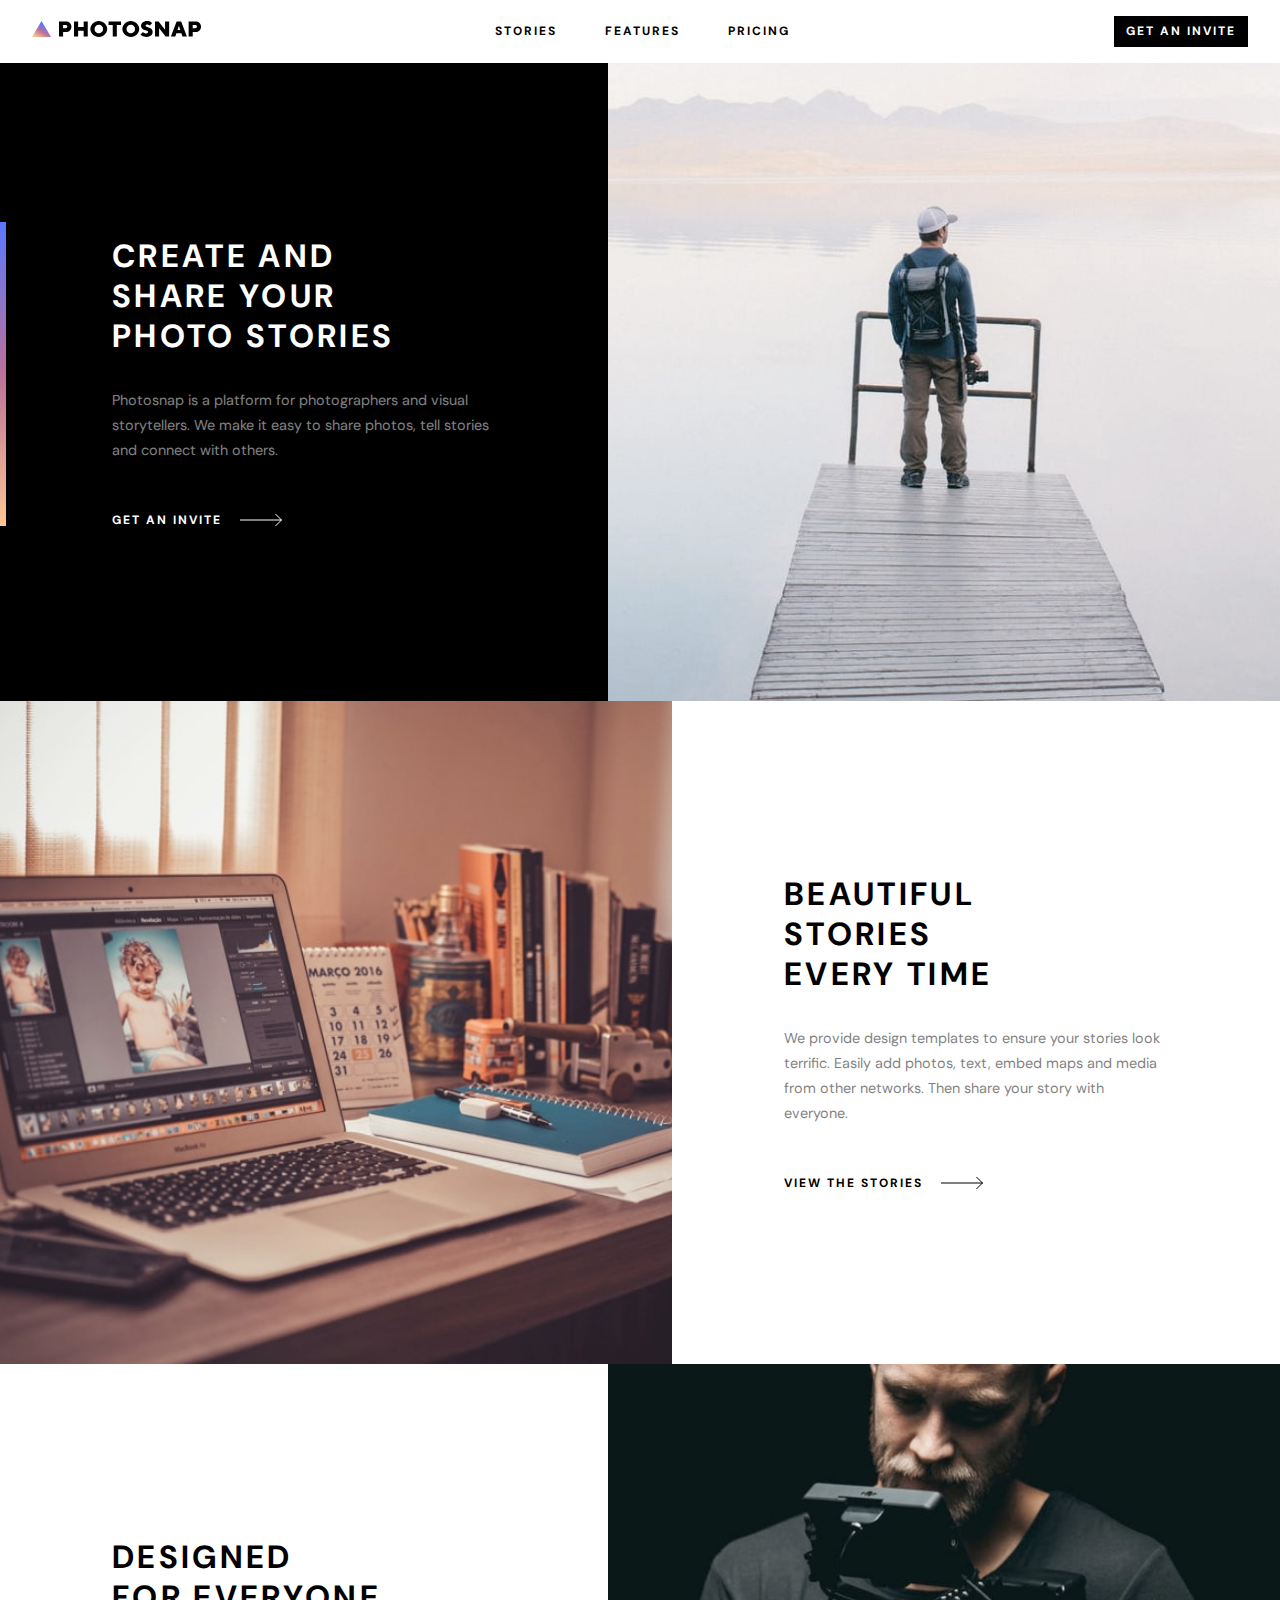
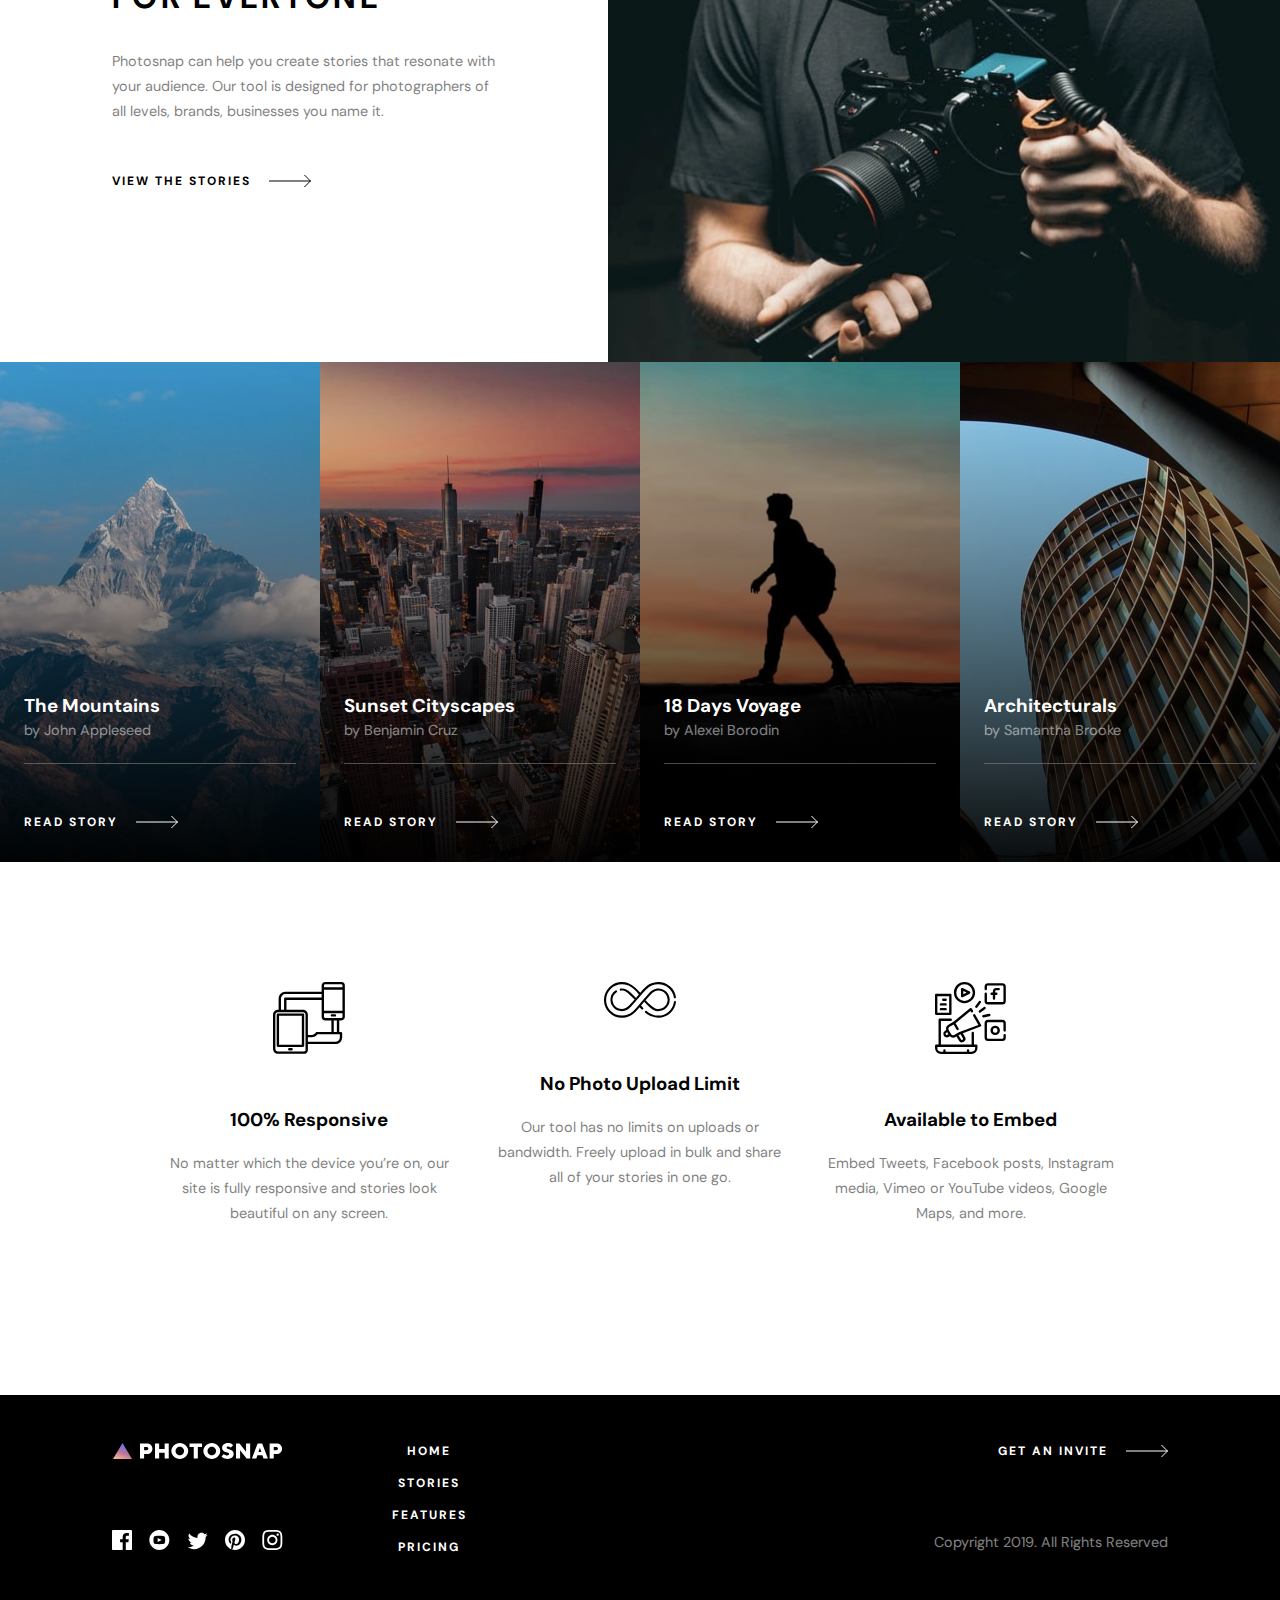
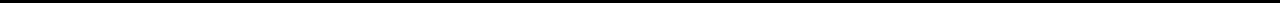
==== index.html @ d62b704d "Add files via upload" ====
<!DOCTYPE html>
<html lang="en">
<head>
  <meta charset="UTF-8">
  <meta name="viewport" content="width=device-width, initial-scale=1.0">

  <link rel="icon" type="image/png" sizes="32x32" href="./assets/favicon-32x32.png">
  <link rel="stylesheet" href="index-styles.css">
  <link rel="preconnect" href="https://fonts.gstatic.com">
<link href="https://fonts.googleapis.com/css2?family=DM+Sans:wght@400;700&display=swap" rel="stylesheet">

<link rel="stylesheet" href="index-media-query.css">
  
  <title>Frontend Mentor | Photosnap Website Challenge</title>


 

</head>
<body>


  <nav>
    <div class="navbar container">
      <a class="logo" href="index.html"><img src="assets/shared/desktop/logo.svg" alt="photosnap logo"></a>
      
      <div id="menu">
        <img src="assets/shared/mobile/menu.svg" alt="">
      </div>
    </div>

    <div id="nav-links">
      <div class="container">
        <a class="page-links" href="stories.html">Stories</a>
        <a class="page-links" href="features.html">Features</a>
        <a class="page-links" href="pricing.html">Pricing</a>

         <a class="invite" href="#">Get an invite</a>
      </div>
      
    </div>

  </nav>
  

  <main>

    <!-- FLEX -->

    <section class="flex create-and-share">
      <div class="image">
      </div>
      <div class="container">
        <div class="bar"></div>
        <div class="text">
          <h1>Create and <br> share your <br> photo Stories</h1>
          <p>Photosnap is a platform for photographers and visual storytellers. We make it easy to share photos, tell stories and connect with others.</p>
          <a class="link-arrow invite" href="#">Get an invite <svg width="42" height="14" viewBox="0 0 42 14" fill="none" xmlns="http://www.w3.org/2000/svg">
            <path d="M0 7H41.864" stroke="white"/>
            <path d="M35.4282 1L41.4282 7L35.4282 13" stroke="white"/>
            </svg>
            </a>
        </div>
      </div>
    </section>

    <section class="flex beautiful-stories">
      <div class="image">
      </div>
      <div class="container">
        <div class="text">
          <h1>Beautiful <br> stories <br> every time</h1>
          <p>We provide design templates to ensure your stories look terrific. Easily add photos, text, embed maps and media from other networks. Then share your story with everyone.</p>
          <a class="link-arrow view" href="#">View the stories <img src="assets/shared/desktop/arrow.svg" alt=""></a>
        </div>
      </div>
    </section>

    <section class="flex design-for-everyone">
      <div class="image">
      </div>
      <div class="container">
        <div class="text">
          <h1>Designed <br> for everyone</h1>
          <p>Photosnap can help you create stories that resonate with your audience.  Our tool is designed for photographers of all levels, brands, businesses you name it. </p>
          <a class="link-arrow view" href="#">View the stories <img src="assets/shared/desktop/arrow.svg" alt=""></a>
        </div>
      </div>
    </section>

    <!-- FLEX END -->


    <!-- STORIES -->

    <section class="stories">
      
      <div class="individual-stories mountain">
        <div class="wrapper">
          <h3>The Mountains</h3>
          <p>by John Appleseed</p>
          <div class="read-story">
            <a class="link-arrow" href="#">Read Story <svg width="42" height="14" viewBox="0 0 42 14" fill="none" xmlns="http://www.w3.org/2000/svg">
              <path d="M0 7H41.864" stroke="white"/>
              <path d="M35.4282 1L41.4282 7L35.4282 13" stroke="white"/>
              </svg>
              </a>
          </div>
          <div class="stories-bar"></div>
        </div>
      </div>

      <div class="individual-stories cityscapes">
        <div class="wrapper">
          <h3>Sunset Cityscapes</h3>
          <p>by Benjamin Cruz</p>
          <div class="read-story">
            <a class="link-arrow" href="#">Read Story <svg width="42" height="14" viewBox="0 0 42 14" fill="none" xmlns="http://www.w3.org/2000/svg">
              <path d="M0 7H41.864" stroke="white"/>
              <path d="M35.4282 1L41.4282 7L35.4282 13" stroke="white"/>
              </svg>
              </a>
          </div>
          <div class="stories-bar"></div>
        </div>
      </div>

      <div class="individual-stories voyage">
        <div class="wrapper">
          <h3>18 Days Voyage</h3>
          <p>by Alexei Borodin</p>
          <div class="read-story">
            <a class="link-arrow" href="#">Read Story <svg width="42" height="14" viewBox="0 0 42 14" fill="none" xmlns="http://www.w3.org/2000/svg">
              <path d="M0 7H41.864" stroke="white"/>
              <path d="M35.4282 1L41.4282 7L35.4282 13" stroke="white"/>
              </svg>
              </a>
          </div>
          <div class="stories-bar"></div>
        </div>
      </div>

      <div class="individual-stories architecture">
        <div class="wrapper">
          <h3>Architecturals</h3>
          <p>by Samantha Brooke</p>
         <div class="read-story">
           <a class="link-arrow " href="#">Read Story <svg width="42" height="14" viewBox="0 0 42 14" fill="none" xmlns="http://www.w3.org/2000/svg">
            <path d="M0 7H41.864" stroke="white"/>
            <path d="M35.4282 1L41.4282 7L35.4282 13" stroke="white"/>
            </svg>
            </a>
           </div>
           <div class="stories-bar"></div>
        </div>
      </div>

    </section>

    <!-- END OF STORIES -->


    <!-- FEATURES -->

    <section class="features">

      <div class="individual-features">
        <img src="assets/features/desktop/responsive.svg" alt="">
        <h3>100% Responsive</h3>
        <p>No matter which the device you’re on, our site is fully responsive and stories look beautiful on any screen.</p>
      </div>

      <div class="individual-features">
        <img src="assets/features/desktop/no-limit.svg" alt="">
        <h3>No Photo Upload Limit</h3>
        <p>Our tool has no limits on uploads or bandwidth. Freely upload in bulk and share all of your stories in one go.</p>
      </div>
      

      <div class="individual-features">
        <img src="assets/features/desktop/embed.svg" alt="">
        <h3>Available to Embed</h3>
        <p>Embed Tweets, Facebook posts, Instagram media, Vimeo or YouTube videos, Google Maps, and more. </p>
      </div>

    </section>


    <!-- FOOTER -->

    <footer>

        <div class="logo-socials">
          <a href="http://127.0.0.1:5500/starter-code%20copy/index.html">
            <svg width="170" height="16" viewBox="0 0 170 16" fill="none" xmlns="http://www.w3.org/2000/svg">
              <path fill-rule="evenodd" clip-rule="evenodd" d="M70.1027 15.3622C69.0721 15.7874 67.9658 16 66.7838 16C65.5874 16 64.4775 15.7874 63.4541 15.3622C62.4306 14.9369 61.5405 14.3568 60.7838 13.6216C60.027 12.8865 59.4324 12.036 59 11.0703C58.5676 10.1045 58.3514 9.08108 58.3514 8C58.3514 6.91892 58.5676 5.8955 59 4.92973C59.4324 3.96396 60.027 3.11351 60.7838 2.37838C61.5405 1.64324 62.4306 1.06306 63.4541 0.637838C64.4775 0.212613 65.5874 0 66.7838 0C67.9658 0 69.0721 0.212613 70.1027 0.637838C71.1333 1.06306 72.027 1.64324 72.7838 2.37838C73.5405 3.11351 74.1351 3.96396 74.5676 4.92973C75 5.8955 75.2162 6.91892 75.2162 8C75.2162 9.08108 75 10.1045 74.5676 11.0703C74.1351 12.036 73.5405 12.8865 72.7838 13.6216C72.027 14.3568 71.1333 14.9369 70.1027 15.3622ZM31.1081 11.027V15.5676H27V0.432432H33.8108C34.6468 0.432432 35.4108 0.565766 36.1027 0.832432C36.7946 1.0991 37.3856 1.47027 37.8757 1.94595C38.3658 2.42162 38.7477 2.98378 39.0216 3.63243C39.2955 4.28108 39.4324 4.98018 39.4324 5.72973C39.4324 6.49369 39.2955 7.1964 39.0216 7.83784C38.7477 8.47928 38.3658 9.03784 37.8757 9.51351C37.3856 9.98919 36.7946 10.3604 36.1027 10.627C35.4108 10.8937 34.6468 11.027 33.8108 11.027H31.1081ZM31.1081 7.35135H33.5946C34.0847 7.35135 34.4955 7.18919 34.827 6.86486C35.1586 6.54054 35.3243 6.16216 35.3243 5.72973C35.3243 5.2973 35.1586 4.91892 34.827 4.59459C34.4955 4.27027 34.0847 4.10811 33.5946 4.10811H31.1081V7.35135ZM46.1351 15.5676V9.72973H51.6486V15.5676H55.7568V0.432432H51.6486V6.05405H46.1351V0.432432H42.027V15.5676H46.1351ZM66.7838 12.3243C66.1928 12.3243 65.6378 12.2162 65.1189 12C64.6 11.7838 64.1532 11.4811 63.7784 11.0919C63.4036 10.7027 63.1081 10.245 62.8919 9.71892C62.6757 9.19279 62.5676 8.61982 62.5676 8C62.5676 7.38018 62.6757 6.80721 62.8919 6.28108C63.1081 5.75495 63.4036 5.2973 63.7784 4.90811C64.1532 4.51892 64.6 4.21622 65.1189 4C65.6378 3.78378 66.1928 3.67568 66.7838 3.67568C67.3748 3.67568 67.9261 3.78378 68.4378 4C68.9495 4.21622 69.3964 4.51892 69.7784 4.90811C70.1604 5.2973 70.4595 5.75495 70.6757 6.28108C70.8919 6.80721 71 7.38018 71 8C71 8.61982 70.8919 9.19279 70.6757 9.71892C70.4595 10.245 70.1604 10.7027 69.7784 11.0919C69.3964 11.4811 68.9495 11.7838 68.4378 12C67.9261 12.2162 67.3748 12.3243 66.7838 12.3243ZM84.8378 4.10811V15.5676H80.7297V4.10811H76.5135V0.432432H89.0541V4.10811H84.8378ZM98.7838 16C99.9658 16 101.072 15.7874 102.103 15.3622C103.133 14.9369 104.027 14.3568 104.784 13.6216C105.541 12.8865 106.135 12.036 106.568 11.0703C107 10.1045 107.216 9.08108 107.216 8C107.216 6.91892 107 5.8955 106.568 4.92973C106.135 3.96396 105.541 3.11351 104.784 2.37838C104.027 1.64324 103.133 1.06306 102.103 0.637838C101.072 0.212613 99.9658 0 98.7838 0C97.5874 0 96.4775 0.212613 95.4541 0.637838C94.4306 1.06306 93.5405 1.64324 92.7838 2.37838C92.027 3.11351 91.4324 3.96396 91 4.92973C90.5676 5.8955 90.3514 6.91892 90.3514 8C90.3514 9.08108 90.5676 10.1045 91 11.0703C91.4324 12.036 92.027 12.8865 92.7838 13.6216C93.5405 14.3568 94.4306 14.9369 95.4541 15.3622C96.4775 15.7874 97.5874 16 98.7838 16ZM97.1189 12C97.6378 12.2162 98.1928 12.3243 98.7838 12.3243C99.3748 12.3243 99.9261 12.2162 100.438 12C100.95 11.7838 101.396 11.4811 101.778 11.0919C102.16 10.7027 102.459 10.245 102.676 9.71892C102.892 9.19279 103 8.61982 103 8C103 7.38018 102.892 6.80721 102.676 6.28108C102.459 5.75495 102.16 5.2973 101.778 4.90811C101.396 4.51892 100.95 4.21622 100.438 4C99.9261 3.78378 99.3748 3.67568 98.7838 3.67568C98.1928 3.67568 97.6378 3.78378 97.1189 4C96.6 4.21622 96.1532 4.51892 95.7784 4.90811C95.4036 5.2973 95.1081 5.75495 94.8919 6.28108C94.6757 6.80721 94.5676 7.38018 94.5676 8C94.5676 8.61982 94.6757 9.19279 94.8919 9.71892C95.1081 10.245 95.4036 10.7027 95.7784 11.0919C96.1532 11.4811 96.6 11.7838 97.1189 12ZM114.568 16C115.519 16 116.369 15.8667 117.119 15.6C117.868 15.3333 118.503 14.973 119.022 14.5189C119.541 14.0649 119.937 13.5387 120.211 12.9405C120.485 12.3423 120.622 11.7045 120.622 11.027C120.622 10.1477 120.449 9.42703 120.103 8.86487C119.757 8.3027 119.324 7.84865 118.805 7.5027C118.286 7.15676 117.721 6.88288 117.108 6.68108C116.495 6.47928 115.93 6.29189 115.411 6.11892C114.892 5.94595 114.459 5.76216 114.114 5.56757C113.768 5.37297 113.595 5.1027 113.595 4.75676C113.595 4.42523 113.742 4.12613 114.038 3.85946C114.333 3.59279 114.726 3.45946 115.216 3.45946C115.591 3.45946 115.93 3.52072 116.232 3.64324C116.535 3.76577 116.795 3.90631 117.011 4.06486C117.27 4.23784 117.501 4.43243 117.703 4.64865L120.081 2.16216C119.735 1.75856 119.31 1.3982 118.805 1.08108C118.373 0.807207 117.825 0.558559 117.162 0.335135C116.499 0.111712 115.706 0 114.784 0C113.919 0 113.133 0.12973 112.427 0.389189C111.721 0.648649 111.119 0.994595 110.622 1.42703C110.124 1.85946 109.739 2.35676 109.465 2.91892C109.191 3.48108 109.054 4.05766 109.054 4.64865C109.054 5.52793 109.227 6.24865 109.573 6.81081C109.919 7.37297 110.351 7.82703 110.87 8.17297C111.389 8.51892 111.955 8.79279 112.568 8.99459C113.18 9.1964 113.746 9.38378 114.265 9.55676C114.784 9.72973 115.216 9.91351 115.562 10.1081C115.908 10.3027 116.081 10.573 116.081 10.9189C116.081 11.3514 115.908 11.7297 115.562 12.0541C115.216 12.3784 114.741 12.5405 114.135 12.5405C113.645 12.5405 113.202 12.4577 112.805 12.2919C112.409 12.1261 112.067 11.9423 111.778 11.7405C111.447 11.4955 111.151 11.2216 110.892 10.9189L108.514 13.4054C108.946 13.8955 109.458 14.3279 110.049 14.7027C110.553 15.0342 111.18 15.3333 111.93 15.6C112.679 15.8667 113.559 16 114.568 16ZM127.108 7.13514V15.5676H123V0.432432H126.568L133.054 8.86486V0.432432H137.162V15.5676H133.616L127.108 7.13514ZM143.324 15.5676L144.405 12.3243H149.378L150.459 15.5676H154.892L149.162 0.432432H144.622L138.892 15.5676H143.324ZM146.892 4.64865L145.486 9.08108H148.297L146.892 4.64865ZM160.73 15.5676V11.027H163.432C164.268 11.027 165.032 10.8937 165.724 10.627C166.416 10.3604 167.007 9.98919 167.497 9.51351C167.987 9.03784 168.369 8.47928 168.643 7.83784C168.917 7.1964 169.054 6.49369 169.054 5.72973C169.054 4.98018 168.917 4.28108 168.643 3.63243C168.369 2.98378 167.987 2.42162 167.497 1.94595C167.007 1.47027 166.416 1.0991 165.724 0.832432C165.032 0.565766 164.268 0.432432 163.432 0.432432H156.622V15.5676H160.73ZM160.73 7.35135H163.216C163.706 7.35135 164.117 7.18919 164.449 6.86486C164.78 6.54054 164.946 6.16216 164.946 5.72973C164.946 5.2973 164.78 4.91892 164.449 4.59459C164.117 4.27027 163.706 4.10811 163.216 4.10811H160.73V7.35135Z" fill="white"/>
              <path fill-rule="evenodd" clip-rule="evenodd" d="M0 16L9.5 0L19 16H0Z" fill="url(#paint0_linear)"/>
              <defs>
              <linearGradient id="paint0_linear" x1="9.5" y1="20" x2="16.6529" y2="3.01176" gradientUnits="userSpaceOnUse">
              <stop stop-color="#FFC593"/>
              <stop offset="0.519452" stop-color="#BC7198"/>
              <stop offset="1" stop-color="#5A77FF"/>
              </linearGradient>
              </defs>
              </svg>
          </a>

          <div class="socials">
            
            <a class="facebook" href="">
              <svg width="20" height="20" viewBox="0 0 20 20" fill="none" xmlns="http://www.w3.org/2000/svg">
                <linearGradient id="facebook" x1="100%" x2="0%" y1="0%" y2="100%"><stop offset="0%" stop-color="#63AFDB"/><stop offset="100%" stop-color="#6028F1"/></linearGradient>
                <path d="M18.8958 0H1.10417C0.494167 0 0 0.494167 0 1.10417V18.8967C0 19.5058 0.494167 20 1.10417 20H10.6833V12.255H8.07667V9.23667H10.6833V7.01083C10.6833 4.4275 12.2608 3.02083 14.5658 3.02083C15.67 3.02083 16.6183 3.10333 16.895 3.14V5.84L15.2967 5.84083C14.0433 5.84083 13.8008 6.43667 13.8008 7.31V9.2375H16.79L16.4008 12.2558H13.8008V20H18.8975C19.5058 20 20 19.5058 20 18.8958V1.10417C20 0.494167 19.5058 0 18.8958 0Z" fill="white"/>
              </svg>
            </a>
              
            <a class="youtube" href=""><svg width="21" height="20" viewBox="0 0 21 20" fill="none" xmlns="http://www.w3.org/2000/svg">
              <linearGradient id="youtube" x1="0%" x2="100%" y1="100%" y2="0%"><stop offset="0%" stop-color="#D3205A"/><stop offset="100%" stop-color="#FF5A5A"/></linearGradient>
              <path fill-rule="evenodd" clip-rule="evenodd" d="M10.3333 0C4.81081 0 0.333313 4.4775 0.333313 10C0.333313 15.5225 4.81081 20 10.3333 20C15.8558 20 20.3333 15.5225 20.3333 10C20.3333 4.4775 15.8558 0 10.3333 0ZM14.0341 14.0767C12.2825 14.1967 8.38081 14.1967 6.63165 14.0767C4.73498 13.9467 4.51415 13.0183 4.49998 10C4.51415 6.97583 4.73748 6.05333 6.63165 5.92333C8.38081 5.80333 12.2833 5.80333 14.0341 5.92333C15.9316 6.05333 16.1516 6.98167 16.1666 10C16.1516 13.0242 15.9291 13.9467 14.0341 14.0767ZM12.7641 9.99667L8.66665 8.04833V11.9517L12.7641 9.99667Z" fill="white"/>
              </svg>
            </a>
            <a class="twitter" href=""><svg width="21" height="18" viewBox="0 0 21 18" fill="none" xmlns="http://www.w3.org/2000/svg">
              <linearGradient id="twitter" x1="100%" x2="0%" y1="16.979%" y2="83.021%"><stop offset="0%" stop-color="#65FFEB"/><stop offset="100%" stop-color="#27718A"/></linearGradient>
              <path d="M20.6667 2.79746C19.9309 3.12412 19.14 3.34412 18.31 3.44329C19.1575 2.93579 19.8084 2.13162 20.1142 1.17329C19.3217 1.64329 18.4434 1.98496 17.5084 2.16912C16.7609 1.37162 15.6934 0.873291 14.5134 0.873291C11.8642 0.873291 9.91752 3.34496 10.5159 5.91079C7.10669 5.73996 4.08335 4.10662 2.05919 1.62412C0.984187 3.46829 1.50169 5.88079 3.32835 7.10246C2.65669 7.08079 2.02335 6.89662 1.47085 6.58912C1.42585 8.48996 2.78835 10.2683 4.76169 10.6641C4.18419 10.8208 3.55169 10.8575 2.90835 10.7341C3.43002 12.3641 4.94502 13.55 6.74169 13.5833C5.01669 14.9358 2.84335 15.54 0.666687 15.2833C2.48252 16.4475 4.64002 17.1266 6.95669 17.1266C14.575 17.1266 18.8792 10.6925 18.6192 4.92162C19.4209 4.34246 20.1167 3.61996 20.6667 2.79746Z" fill="white"/>
              </svg>
              </a>
            <a class="pinterest" href=""><svg width="20" height="20" viewBox="0 0 20 20" fill="none" xmlns="http://www.w3.org/2000/svg">
              <linearGradient id="pinterest" x1="100%" x2="0%" y1="0%" y2="100%"><stop offset="0%" stop-color="#F6C683"/><stop offset="100%" stop-color="#DE3838"/></linearGradient>
              <path d="M10 0C4.4775 0 0 4.47667 0 10C0 14.2367 2.63583 17.855 6.35583 19.3117C6.26833 18.5208 6.18917 17.3075 6.39083 16.4442C6.5725 15.6633 7.56333 11.4733 7.56333 11.4733C7.56333 11.4733 7.26417 10.8742 7.26417 9.98833C7.26417 8.59833 8.07 7.56 9.07333 7.56C9.92583 7.56 10.3383 8.20083 10.3383 8.96833C10.3383 9.82583 9.7925 11.1083 9.51 12.2975C9.27417 13.2925 10.0092 14.105 10.9908 14.105C12.7683 14.105 14.1342 12.2308 14.1342 9.52583C14.1342 7.13167 12.4142 5.4575 9.9575 5.4575C7.1125 5.4575 5.4425 7.59167 5.4425 9.79667C5.4425 10.6558 5.77333 11.5783 6.18667 12.0783C6.26833 12.1775 6.28 12.265 6.25583 12.3658L5.97833 13.4992C5.93417 13.6825 5.83333 13.7217 5.64333 13.6333C4.39417 13.0517 3.61333 11.2258 3.61333 9.75917C3.61333 6.605 5.905 3.7075 10.2208 3.7075C13.69 3.7075 16.3858 6.18 16.3858 9.48333C16.3858 12.93 14.2133 15.7033 11.1967 15.7033C10.1833 15.7033 9.23083 15.1775 8.905 14.555L8.28167 16.9325C8.05583 17.8017 7.44667 18.8908 7.03833 19.5542C7.975 19.8433 8.96917 20 10 20C15.5225 20 20 15.5225 20 10C20 4.47667 15.5225 0 10 0Z" fill="white"/>
              </svg>
              </a>
            <a class="instagram" href=""><svg width="21" height="20" viewBox="0 0 21 20" fill="none" xmlns="http://www.w3.org/2000/svg">
              <linearGradient id="instagram" x1="0%" x2="50%" y1="100%" y2="0%"><stop offset="0%" stop-color="#FFC593"/><stop offset="51.945%" stop-color="#BC7198"/><stop offset="100%" stop-color="#5A77FF"/></linearGradient>
              <path fill-rule="evenodd" clip-rule="evenodd" d="M10.3333 0C7.61748 0 7.27748 0.0116667 6.21081 0.06C2.57915 0.226667 0.560813 2.24167 0.394146 5.87667C0.34498 6.94417 0.333313 7.28417 0.333313 10C0.333313 12.7158 0.34498 13.0567 0.393313 14.1233C0.55998 17.755 2.57498 19.7733 6.20998 19.94C7.27748 19.9883 7.61748 20 10.3333 20C13.0491 20 13.39 19.9883 14.4566 19.94C18.085 19.7733 20.1083 17.7583 20.2725 14.1233C20.3216 13.0567 20.3333 12.7158 20.3333 10C20.3333 7.28417 20.3216 6.94417 20.2733 5.8775C20.11 2.24917 18.0925 0.2275 14.4575 0.0608333C13.39 0.0116667 13.0491 0 10.3333 0ZM10.3333 1.8025C13.0033 1.8025 13.32 1.8125 14.375 1.86083C17.085 1.98417 18.3508 3.27 18.4741 5.96C18.5225 7.01417 18.5316 7.33083 18.5316 10.0008C18.5316 12.6717 18.5216 12.9875 18.4741 14.0417C18.35 16.7292 17.0875 18.0175 14.375 18.1408C13.32 18.1892 13.005 18.1992 10.3333 18.1992C7.66331 18.1992 7.34665 18.1892 6.29248 18.1408C3.57581 18.0167 2.31665 16.725 2.19331 14.0408C2.14498 12.9867 2.13498 12.6708 2.13498 10C2.13498 7.33 2.14581 7.01417 2.19331 5.95917C2.31748 3.27 3.57998 1.98333 6.29248 1.86C7.34748 1.8125 7.66331 1.8025 10.3333 1.8025ZM5.19831 10C5.19831 7.16417 7.49748 4.865 10.3333 4.865C13.1691 4.865 15.4683 7.16417 15.4683 10C15.4683 12.8367 13.1691 15.1358 10.3333 15.1358C7.49748 15.1358 5.19831 12.8358 5.19831 10ZM10.3333 13.3333C8.49248 13.3333 6.99998 11.8417 6.99998 10C6.99998 8.15917 8.49248 6.66667 10.3333 6.66667C12.1741 6.66667 13.6666 8.15917 13.6666 10C13.6666 11.8417 12.1741 13.3333 10.3333 13.3333ZM14.4708 4.6625C14.4708 4 15.0083 3.4625 15.6716 3.4625C16.3341 3.4625 16.8708 4 16.8708 4.6625C16.8708 5.325 16.3341 5.8625 15.6716 5.8625C15.0083 5.8625 14.4708 5.325 14.4708 4.6625Z" fill="white"/>
              </svg>
              </a>
          </div>
        </div>

        <div class="footer-links">
          <a href="index.html">Home</a>
          <a href="stories.html">Stories</a>
          <a href="features.html">Features</a>
          <a href="pricing.html">Pricing</a>
        </div>

        <div class="invite-copyright">
          <a class="link-arrow invite" href="#">Get an invite <svg width="42" height="14" viewBox="0 0 42 14" fill="none" xmlns="http://www.w3.org/2000/svg">
            <path d="M0 7H41.864" stroke="white"/>
            <path d="M35.4282 1L41.4282 7L35.4282 13" stroke="white"/>
            </svg>
            </a>
          <p>Copyright 2019. All Rights Reserved</p>
        </div>      

    </footer>


  </main>
  

<script src="java.js"></script>
</body>
</html>
---- index-styles.css ----
*{
    margin: 0;
    padding: 0;
    box-sizing: border-box;
    list-style: none;
    text-decoration: none;
    font-family: 'DM Sans', sans-serif;
    background-repeat: no-repeat;
    background-position: center;
    background-size: cover;
}

h1, h2, h3, h4, a{
    font-weight: 700;
}
h1{
    font-size: 2rem;
    letter-spacing: 3.33px;
    line-height: 40px;
    text-transform: uppercase;
    margin-bottom: 1em;
}
p{
    font-weight: 400;
    font-size: .9rem;
    line-height: 25px;
    opacity: 50%;
    margin-bottom: 3.43em;
}
a{
    text-transform: uppercase;
    letter-spacing: 2px;
    font-size: .75rem;
}
.image img{
    display: block;
}
.link-arrow:hover{
    text-decoration: underline black;
}

.social-icon-gradient{
    height: 0;
    position: absolute;
}


.container{
    padding: 4.5em 2em;
    position: relative;
}



/***************/
/***************/


/* NAV */

#menu{
    cursor: pointer;
}
.navbar{
    display: flex;
    justify-content: space-between;
    align-items: center;
}
nav .container{
    padding-top: 1em;
    padding-bottom: 1em;
}

#nav-links .container{
    display: flex;
    flex-direction: column;
    gap: 20px;
    justify-self: center;
    align-items: center;
    background-color: white;
    padding-top: 2em;
    padding-bottom: 1em;
}
#nav-links a{
    color: black;
    width: 100%;
    text-align: center;
}
#nav-links a:nth-child(3){
    border-bottom: 1px solid #979797;
    padding-bottom: 20px;
}
#nav-links .invite{
    background-color: black;
    color: white;
    padding: 10px 0;
}
#nav-links{
    position: absolute;
    width: 100%;
    display: none;
}









.bar{
    width: 128px;
    height: 6px;
    position: absolute;
    background-image: linear-gradient(#5A77FF, #BC7198, #FFC593);
    top: 0;
}

.image{
    min-height: 18.4em;
}
.create-and-share .image{
    background-image: url(assets/home/mobile/create-and-share.jpg);
}
.beautiful-stories .image{
    background-image: url(assets/home/mobile/beautiful-stories.jpg);
}
.design-for-everyone .image{
    background-image: url(assets/home/mobile/designed-for-everyone.jpg);
}

.create-and-share .container{
    background: black;
}
.create-and-share h1,
.create-and-share p,
.invite{
    color: white;
}

.view{
    color: black;
}
.link-arrow{
    display: flex;
    align-items: center;
    gap: 18px;
}




/* STORIES */

.individual-stories{
    height: 23.4em;
    color: white;
}
.stories p{
    border-bottom: 1px solid #979797;
    padding-bottom: 20px;
}
.wrapper{
    height: 100%;
    display: flex;
    flex-direction: column;
    justify-content: flex-end;
    padding: 2em 1.5em;
}
.read-story{
    display: flex;
    justify-content: space-between;
}
.read-story a{
    color: white;
    width: 100%;
}

.mountain{
    background-image: linear-gradient(hsl(0, 0%, 100%, .0), rgba(0, 0, 0, 0.95)), url(assets/stories/mobile/mountains.jpg);
}
.cityscapes{
    background-image: linear-gradient(hsl(0, 0%, 100%, .0), rgba(0, 0, 0, 0.95)), url(assets/stories/mobile/cityscapes.jpg);
}
.voyage{
    background-image: linear-gradient(hsl(0, 0%, 100%, .0), rgba(0, 0, 0, 0.95)), url(assets/stories/mobile/18-days-voyage.jpg);
}
.architecture{
    background-image: linear-gradient(hsl(0, 0%, 100%, .0), rgba(0, 0, 0, 0.95)), url(assets/stories/mobile/architecturals.jpg);
}



/* FEATURES */

.features{
    text-align: center;
    padding: 4em 2em;
}
.individual-features + .individual-features{
    margin-top: 4em;
}
.individual-features img{
    margin-bottom: 3em;
}
.individual-features h3{
    margin-bottom: 1em;
}




/* FOOTER */

footer{
    background: black;
    color: white;
    padding: 3em;
    text-align: center;
}
footer a{
    color: white;
}

.socials{
    margin-top: 2em;
}
.socials a + a{
    margin-left: 1em;
}

.footer-links{
    display: flex;
    flex-direction: column;
    gap: 1em;
    margin-top: 3em;
    margin-bottom: 8em;
}

.invite-copyright p{
    margin-top: 3em;
}
footer .link-arrow{
    justify-content: center;
}
---- index-media-query.css ----
@media (min-width: 900px) {

        /* NAVBAR */
            
        #menu{
            display: none;
        }
        #nav-links .container{
            display: flex;
            flex-direction: row;
            gap: 0;
            justify-self: normal;
            align-items: center;
            background-color: white;
            padding-top: 1em;
            padding-bottom: 1em;
        }
        #nav-links{
            position: relative;
            width: 100%;
            display: block;
        }
        nav{
            display: flex;
        }
        #nav-links a:nth-child(3){
            border-bottom: none;
            padding-bottom: 0;
        }
        #nav-links .invite{
            background-color: black;
            color: white;
            padding: .62em 1em;
            margin-left: auto;
        }
        #nav-links .invite:hover{
            background: #DFDFDF;
            color: black;
        }
        #nav-links a{
            width: initial;
        }
        .page-links:nth-child(1),
        .page-links:nth-child(2){
            margin-right: 4em;
        }
        .page-links:first-child{
            margin-left: auto;
        }
        .page-links:nth-child(3){
            margin-right: 8em;
        }

        .page-links:hover,
        .footer-links a:hover{
            opacity: 50%;
        }
        .invite:hover{
            text-decoration: underline white;
        }
        .view:hover{
            text-decoration: underline black;
        }

        /* TOP SECTION */

        .flex{
            display: flex;
        }
        .flex:nth-child(2n + 1){
            flex-direction: row-reverse;
        }
        .flex .container{
            padding: 10.8em 7em;
        }
        .text{
            width: 24em;
        }

        .create-and-share .bar{
            height: 19em;
            width: 6px;
            left: 0;
            top: 25%;
        }

        .image{
            width: 100%;
        }

        .create-and-share .image{
            background-image: url(assets/home/desktop/create-and-share.jpg);
        }
        .beautiful-stories .image{
            background-image: url(assets/home/desktop/beautiful-stories.jpg);
        }
        .design-for-everyone .image{
            background-image: url(assets/home/desktop/designed-for-everyone.jpg);
        }




        /* STORIES */

        .stories{
            display: grid;
            grid-template-columns: repeat(4, 1fr);
        }

        .individual-stories{
            height: 31.25em;
            transition: all ease-in-out .3s;
            position: relative;
        }
        .individual-stories:hover{
            transform: translateY(-2em);
        }
        .mountain{
            background-image: linear-gradient(hsl(0, 0%, 100%, .0), rgba(0, 0, 0, 0.95)), url(assets/stories/desktop/mountains.jpg);
        }
        .cityscapes{
            background-image: linear-gradient(hsl(0, 0%, 100%, .0), rgba(0, 0, 0, 0.95)), url(assets/stories/desktop/cityscapes.jpg);
        }
        .voyage{
            background-image: linear-gradient(hsl(0, 0%, 100%, .0), rgba(0, 0, 0, 0.95)), url(assets/stories/desktop/18-days-voyage.jpg);
        }
        .architecture{
            background-image: linear-gradient(hsl(0, 0%, 100%, .0), rgba(0, 0, 0, 0.95)), url(assets/stories/desktop/architecturals.jpg);
        }

        .wrapper{
            height: 100%;
            display: flex;
            flex-direction: column;
            justify-content: flex-end;
            padding: 2em 1.5em;
        }

        .stories-bar{
            width: 100%;
            height: 6px;
            position: absolute;
            bottom: 0;
            left: 0;
            background-image: linear-gradient(#5A77FF, #BC7198, #FFC593);
            display: none;
        }
        .stories-barActive{
            display: initial;
        }


        /* FEATURES */

        .features{
            display: grid;
            grid-template-columns: repeat(3, 1fr);
            padding: 7.5em 10em;
            gap: 2em;
        }
        .individual-features + .individual-features{
            margin-top: 0;
        }




        /* FOOTER */

        footer{
            display: flex;
            padding-left: 7em;
            padding-right: 7em;
        }
        .logo-socials{
            display: flex;
            flex-direction: column;
            justify-content: space-between;
        }
        .socials{
            margin: 0;
        }
        .facebook svg:hover > path{
            fill: url(#facebook);
        }
        .youtube svg:hover > path{
            fill: url(#youtube);
        }
        .twitter svg:hover > path{
            fill: url(#twitter);
        }
        .pinterest svg:hover > path{
            fill: url(#pinterest);
        }
        .instagram svg:hover > path{
            fill: url(#instagram);
        }
        .footer-links{
            margin: 0 0 0 6.8em;
        }
        .invite-copyright{
            margin-left: auto;
            display: flex;
            flex-direction: column;
            justify-content: space-between;
        }
        .invite-copyright p{
            margin: 0;
        }
        .invite-copyright a{
            justify-content: flex-end;
        }






}

@media (min-width: 768px) and (max-width: 899px) {

    /* NAVBAR */
        
    #menu{
        display: none;
    }
    #nav-links .container{
        display: flex;
        flex-direction: row;
        gap: 0;
        justify-self: normal;
        align-items: center;
        background-color: white;
        padding-top: 1em;
        padding-bottom: 1em;
    }
    #nav-links{
        position: relative;
        width: 100%;
        display: block;
    }
    nav{
        display: flex;
    }
    #nav-links a:nth-child(3){
        border-bottom: none;
        padding-bottom: 0;
    }
    #nav-links .invite{
        background-color: black;
        color: white;
        padding: .62em 1em;
        margin-left: auto;
    }
    #nav-links a{
        width: initial;
    }
    .page-links:nth-child(1),
    .page-links:nth-child(2){
        margin-right: 2em;
    }
    .page-links:first-child{
        margin-left: auto;
    }
    .page-links:nth-child(3){
        margin-right: 6em;
    }

   

    /* TOP SECTION */

    .flex{
        display: flex;
    }
    .flex:nth-child(2n + 1){
        flex-direction: row-reverse;
    }
    .flex .container{
        padding: 10.8em 5em;
    }

    .create-and-share .bar{
        height: 19em;
        width: 6px;
        left: 0;
        top: 25%;
    }

    .image{
        width: 100%;
    }

    .create-and-share .image{
        background-image: url(assets/home/tablet/create-and-share.jpg);
    }
    .beautiful-stories .image{
        background-image: url(assets/home/tablet/beautiful-stories.jpg);
    }
    .design-for-everyone .image{
        background-image: url(assets/home/tablet/designed-for-everyone.jpg);
    }




    /* STORIES */

    .stories{
        display: grid;
        grid-template-columns: repeat(2, 1fr);
    }

    .individual-stories{
        height: 31.25em;
        transition: all ease-in-out .3s;
        position: relative;
    }
    .mountain{
        background-image: linear-gradient(hsl(0, 0%, 100%, .0), rgba(0, 0, 0, 0.95)), url(assets/stories/desktop/mountains.jpg);
    }
    .cityscapes{
        background-image: linear-gradient(hsl(0, 0%, 100%, .0), rgba(0, 0, 0, 0.95)), url(assets/stories/desktop/cityscapes.jpg);
    }
    .voyage{
        background-image: linear-gradient(hsl(0, 0%, 100%, .0), rgba(0, 0, 0, 0.95)), url(assets/stories/desktop/18-days-voyage.jpg);
    }
    .architecture{
        background-image: linear-gradient(hsl(0, 0%, 100%, .0), rgba(0, 0, 0, 0.95)), url(assets/stories/desktop/architecturals.jpg);
    }

    .wrapper{
        height: 100%;
        display: flex;
        flex-direction: column;
        justify-content: flex-end;
        padding: 2em 1.5em;
    }

    .stories-bar{
        width: 100%;
        height: 6px;
        position: absolute;
        bottom: 0;
        left: 0;
        background-image: linear-gradient(#5A77FF, #BC7198, #FFC593);
        display: none;
    }


    /* FEATURES */

    .features{
        padding: 8em 10em;
    }




    /* FOOTER */

    footer{
        display: flex;
        position: relative;
        height: 16em;
    }
    .logo-socials{
        display: flex;
        flex-direction: column;
        justify-content: space-between;
    }
    .socials{
        margin: 0;
    }
    .footer-links{
        position: absolute;
        flex-direction: row;
    }
    .invite-copyright{
        margin-left: auto;
        display: flex;
        flex-direction: column;
        justify-content: space-between;
    }
    .invite-copyright p{
        margin: 0;
    }
    .invite-copyright a{
        justify-content: flex-end;
    }







}
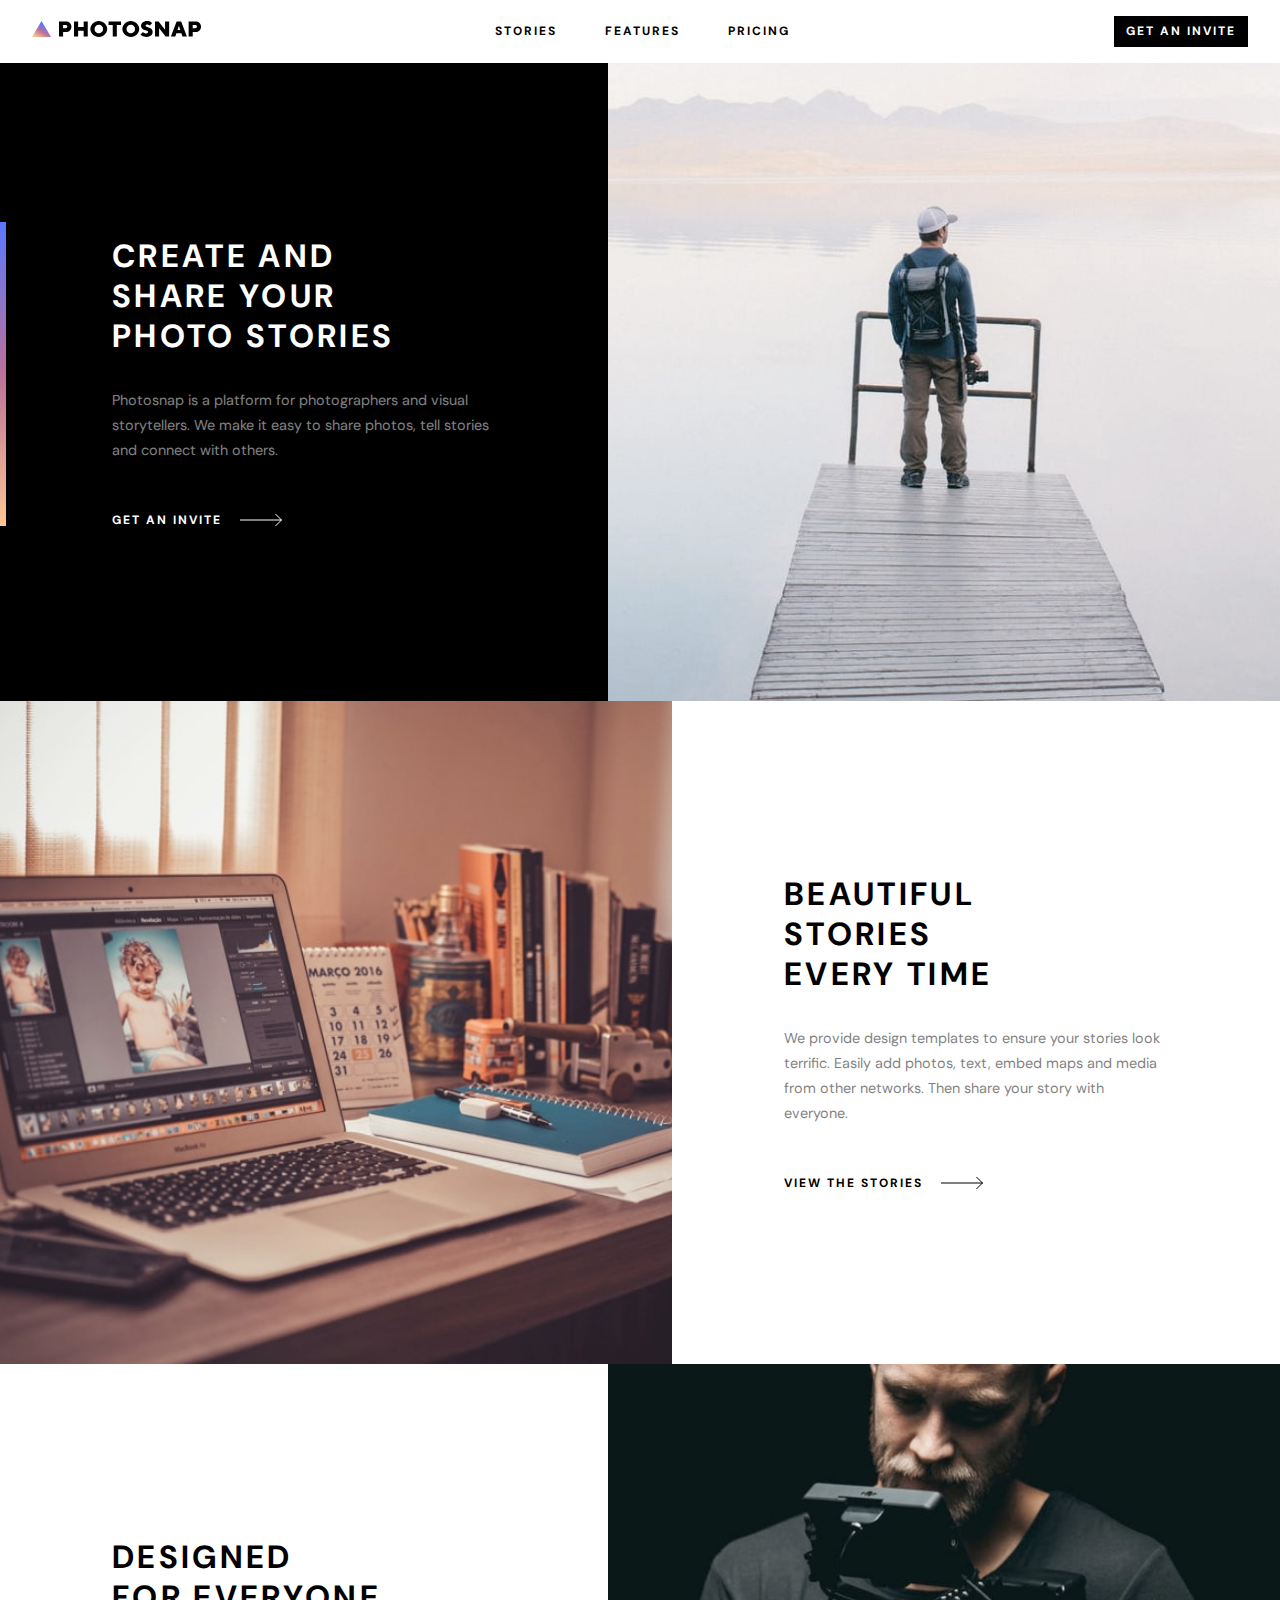
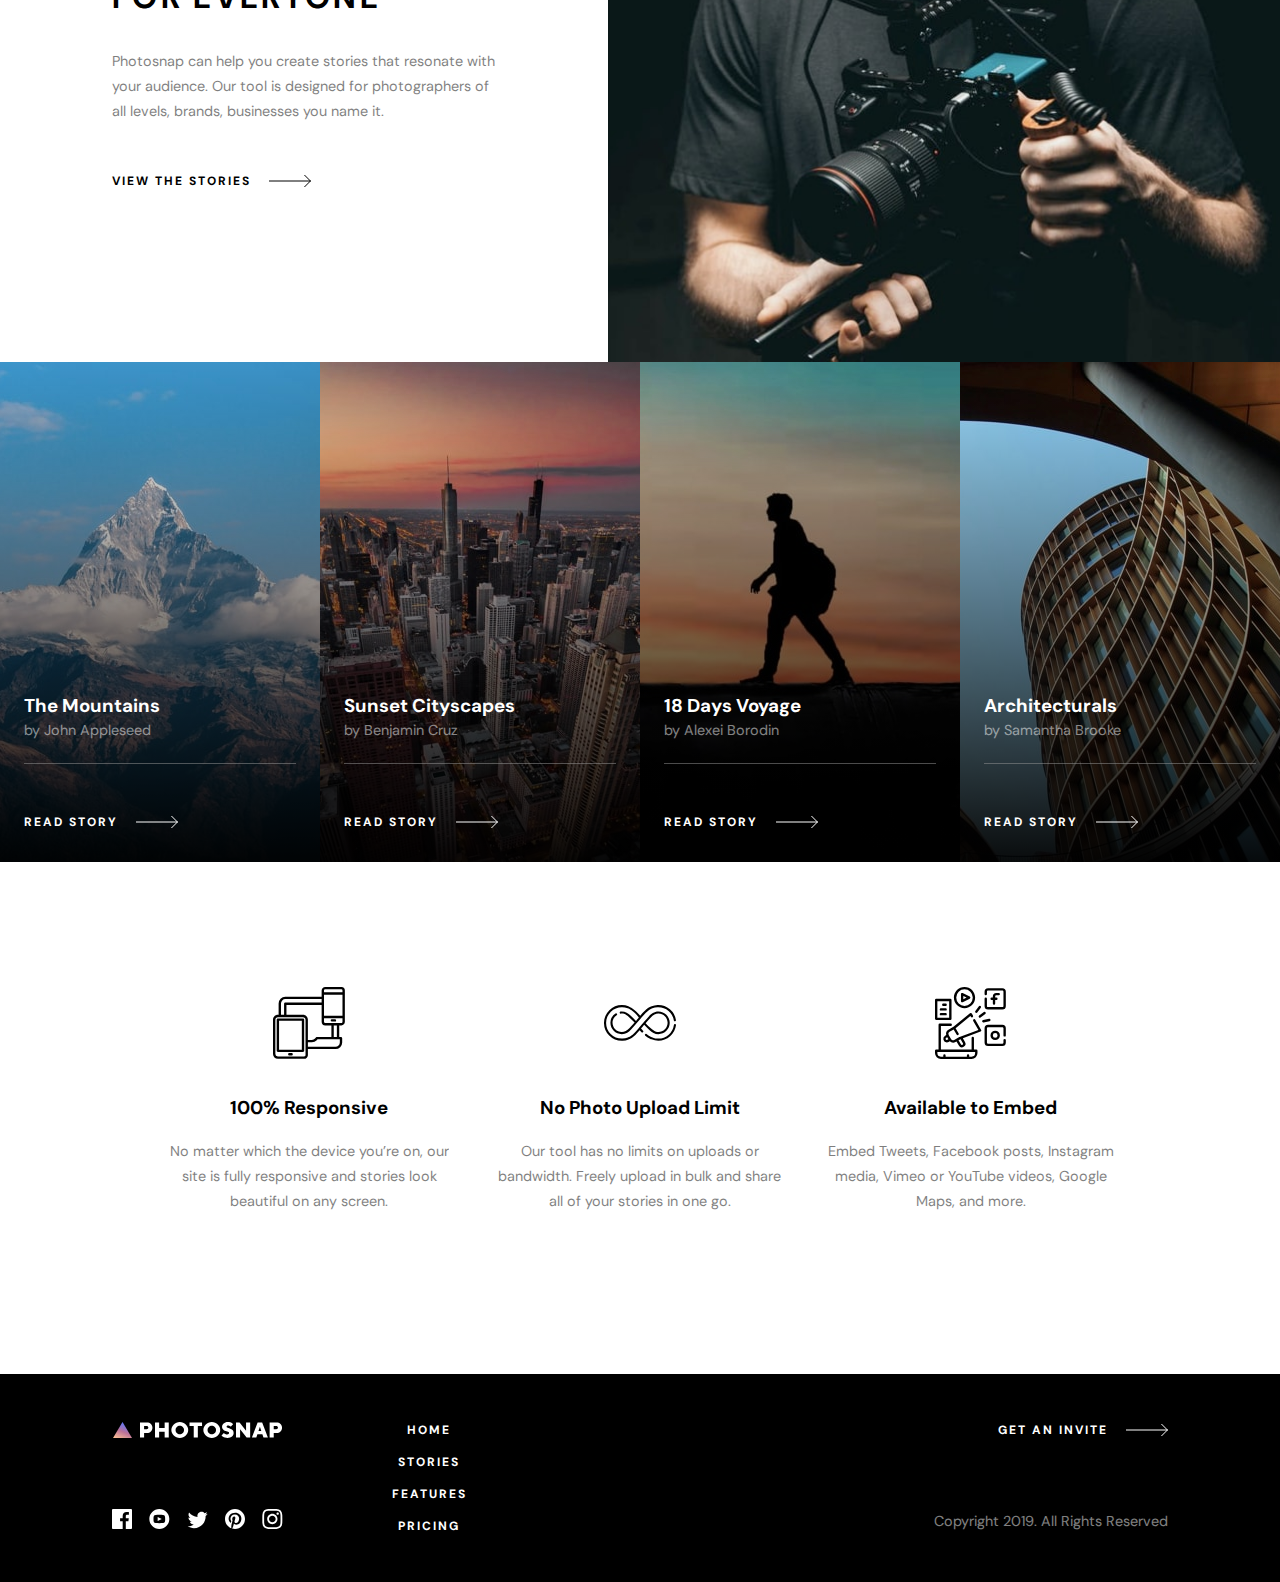
==== commit 38d42e88: "Add files via upload" ====
--- a/index.html
+++ b/index.html
@@ -165,24 +165,35 @@
     <section class="features">
 
       <div class="individual-features">
-        <img src="assets/features/desktop/responsive.svg" alt="">
-        <h3>100% Responsive</h3>
+        <div class="feature-img">
+          <img src="assets/features/desktop/responsive.svg" alt="">
+        </div>
+        <div class="feature-text">
+          <h3>100% Responsive</h3>
         <p>No matter which the device you’re on, our site is fully responsive and stories look beautiful on any screen.</p>
+        </div>
       </div>
 
       <div class="individual-features">
-        <img src="assets/features/desktop/no-limit.svg" alt="">
-        <h3>No Photo Upload Limit</h3>
+        <div class="feature-img">
+          <img src="assets/features/desktop/no-limit.svg" alt="">
+        </div>
+        <div class="feature-text">
+          <h3>No Photo Upload Limit</h3>
         <p>Our tool has no limits on uploads or bandwidth. Freely upload in bulk and share all of your stories in one go.</p>
+        </div>
       </div>
       
 
       <div class="individual-features">
-        <img src="assets/features/desktop/embed.svg" alt="">
-        <h3>Available to Embed</h3>
+        <div class="feature-img">
+          <img src="assets/features/desktop/embed.svg" alt="">
+        </div>
+        <div class="feature-text">
+          <h3>Available to Embed</h3>
         <p>Embed Tweets, Facebook posts, Instagram media, Vimeo or YouTube videos, Google Maps, and more. </p>
-      </div>
-
+        </div>
+      </div>
     </section>
 
 
--- a/index-styles.css
+++ b/index-styles.css
@@ -201,11 +201,16 @@
 .individual-features + .individual-features{
     margin-top: 4em;
 }
-.individual-features img{
-    margin-bottom: 3em;
-}
 .individual-features h3{
     margin-bottom: 1em;
+}
+
+.feature-img{
+    display: flex;
+    justify-content: center;
+    align-items: center;
+    height: 30%;
+    margin-bottom: 2em;
 }
 
 
